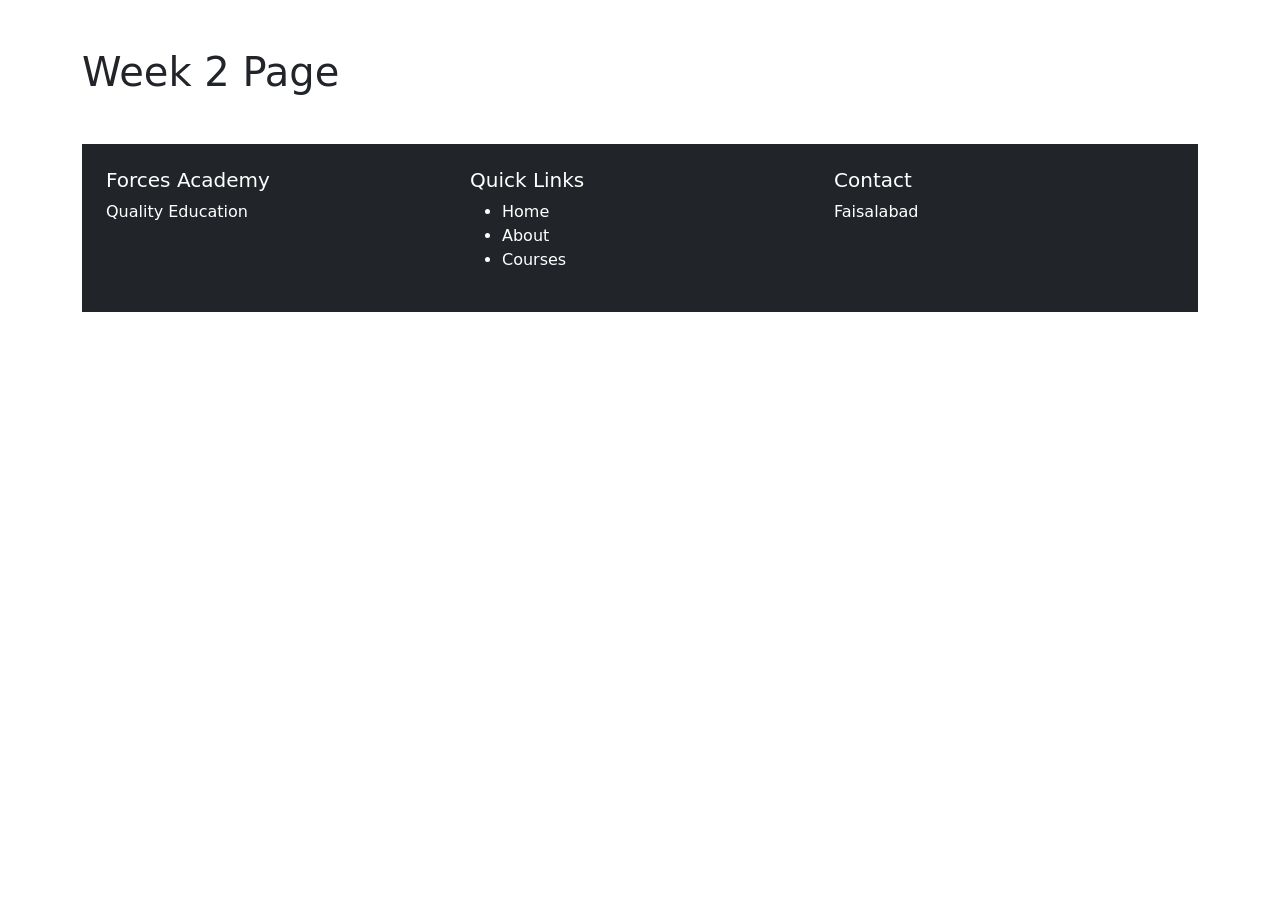
==== about.html @ c901ea83 "First commit" ====
<!DOCTYPE html><html><head><meta charset='UTF-8'><meta name='viewport' content='width=device-width,initial-scale=1'><link href='https://cdn.jsdelivr.net/npm/bootstrap@5.3.0/dist/css/bootstrap.min.css' rel='stylesheet'><title>Page</title></head><body><div class='container py-5'><h1>Week 2 Page</h1><footer class='bg-dark text-white p-4 mt-5'><div class='row'><div class='col'><h5>Forces Academy</h5><p>Quality Education</p></div><div class='col'><h5>Quick Links</h5><ul><li>Home</li><li>About</li><li>Courses</li></ul></div><div class='col'><h5>Contact</h5><p>Faisalabad</p></div></div></footer></div></body></html>
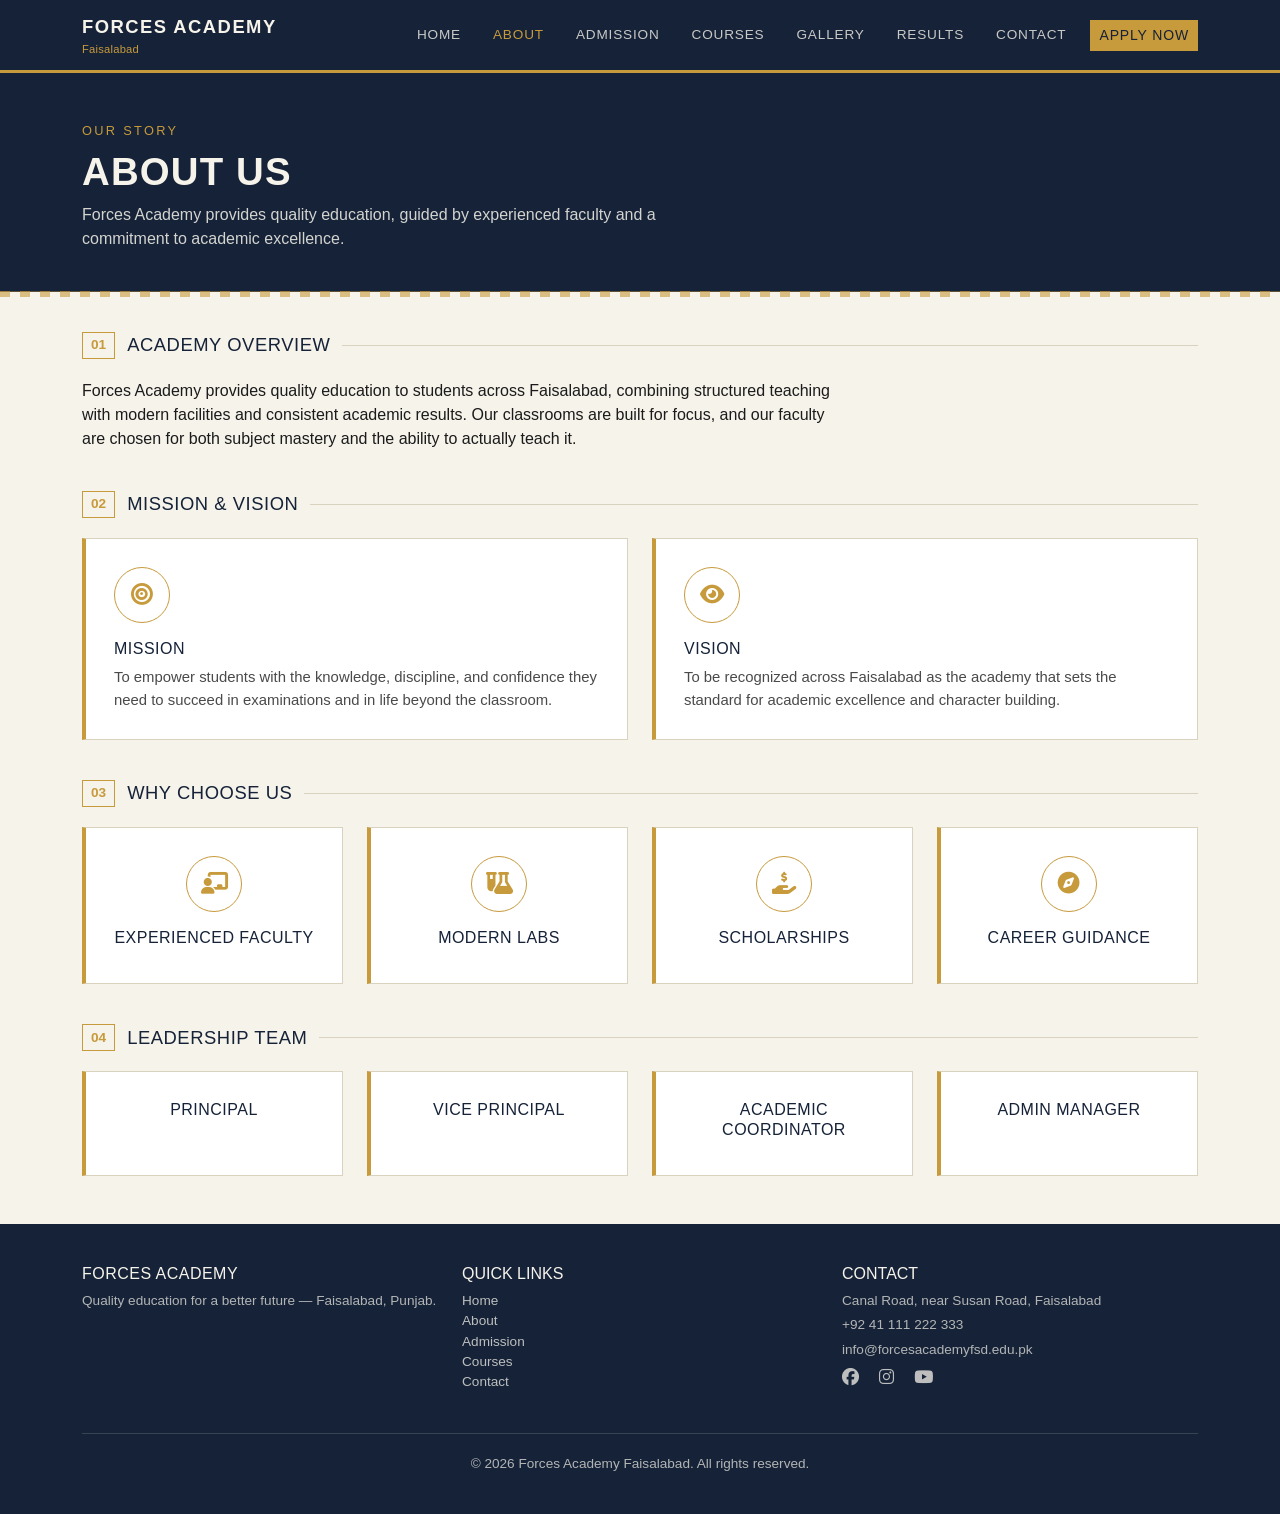
==== commit 9dc1e2c9: "Frontend week submission" ====
--- a/about.html
+++ b/about.html
@@ -1 +1,173 @@
-<!DOCTYPE html><html><head><meta charset='UTF-8'><meta name='viewport' content='width=device-width,initial-scale=1'><link href='https://cdn.jsdelivr.net/npm/bootstrap@5.3.0/dist/css/bootstrap.min.css' rel='stylesheet'><title>Page</title></head><body><div class='container py-5'><h1>Week 2 Page</h1><footer class='bg-dark text-white p-4 mt-5'><div class='row'><div class='col'><h5>Forces Academy</h5><p>Quality Education</p></div><div class='col'><h5>Quick Links</h5><ul><li>Home</li><li>About</li><li>Courses</li></ul></div><div class='col'><h5>Contact</h5><p>Faisalabad</p></div></div></footer></div></body></html>
+<!DOCTYPE html>
+<html lang="en">
+<head>
+<meta charset="UTF-8">
+<meta name="viewport" content="width=device-width, initial-scale=1.0">
+<title>About | Forces Academy Faisalabad</title>
+<link href="https://cdnjs.cloudflare.com/ajax/libs/bootstrap/5.3.3/css/bootstrap.min.css" rel="stylesheet">
+<link href="https://cdnjs.cloudflare.com/ajax/libs/font-awesome/6.5.2/css/all.min.css" rel="stylesheet">
+<link rel="preconnect" href="https://fonts.googleapis.com">
+<link href="https://fonts.googleapis.com/css2?family=Oswald:wght@400;500;600;700&family=Source+Sans+3:wght@400;500;600;700&display=swap" rel="stylesheet">
+<link href="css/style.css" rel="stylesheet">
+</head>
+<body>
+
+<nav class="navbar navbar-expand-lg masthead py-2">
+  <div class="container">
+    <a class="navbar-brand" href="index.html">Forces Academy<small>Faisalabad</small></a>
+    <button class="navbar-toggler" type="button" data-bs-toggle="collapse" data-bs-target="#navMain" style="border-color:rgba(255,255,255,.3);">
+      <span class="navbar-toggler-icon"></span>
+    </button>
+    <div class="collapse navbar-collapse" id="navMain">
+      <ul class="navbar-nav ms-auto align-items-lg-center">
+        <li class="nav-item"><a class="nav-link" href="index.html">Home</a></li>
+        <li class="nav-item"><a class="nav-link active" href="about.html">About</a></li>
+        <li class="nav-item"><a class="nav-link" href="admission.html">Admission</a></li>
+        <li class="nav-item"><a class="nav-link" href="courses.html">Courses</a></li>
+        <li class="nav-item"><a class="nav-link" href="gallery.html">Gallery</a></li>
+        <li class="nav-item"><a class="nav-link" href="result.html">Results</a></li>
+        <li class="nav-item"><a class="nav-link" href="contact.html">Contact</a></li>
+        <li class="nav-item ms-lg-2"><a class="btn btn-warning btn-sm" href="admission.html">Apply Now</a></li>
+      </ul>
+    </div>
+  </div>
+</nav>
+
+<header class="page-header">
+  <div class="container">
+    <div class="eyebrow">Our Story</div>
+    <h1>About Us</h1>
+    <p>Forces Academy provides quality education, guided by experienced faculty and a commitment to academic excellence.</p>
+  </div>
+</header>
+
+<main class="container">
+
+  <div class="section-label">
+    <span class="num">01</span>
+    <h2>Academy Overview</h2>
+  </div>
+  <p style="max-width:760px;">Forces Academy provides quality education to students across Faisalabad, combining structured teaching with modern facilities and consistent academic results. Our classrooms are built for focus, and our faculty are chosen for both subject mastery and the ability to actually teach it.</p>
+
+  <div class="section-label">
+    <span class="num">02</span>
+    <h2>Mission &amp; Vision</h2>
+  </div>
+  <div class="row g-4">
+    <div class="col-md-6">
+      <div class="panel">
+        <div class="icon-box"><i class="fa-solid fa-bullseye"></i></div>
+        <h3>Mission</h3>
+        <p>To empower students with the knowledge, discipline, and confidence they need to succeed in examinations and in life beyond the classroom.</p>
+      </div>
+    </div>
+    <div class="col-md-6">
+      <div class="panel">
+        <div class="icon-box"><i class="fa-solid fa-eye"></i></div>
+        <h3>Vision</h3>
+        <p>To be recognized across Faisalabad as the academy that sets the standard for academic excellence and character building.</p>
+      </div>
+    </div>
+  </div>
+
+  <div class="section-label">
+    <span class="num">03</span>
+    <h2>Why Choose Us</h2>
+  </div>
+  <div class="row g-4">
+    <div class="col-6 col-md-3">
+      <div class="panel text-center">
+        <div class="icon-box mx-auto"><i class="fa-solid fa-chalkboard-user"></i></div>
+        <h4>Experienced Faculty</h4>
+      </div>
+    </div>
+    <div class="col-6 col-md-3">
+      <div class="panel text-center">
+        <div class="icon-box mx-auto"><i class="fa-solid fa-flask-vial"></i></div>
+        <h4>Modern Labs</h4>
+      </div>
+    </div>
+    <div class="col-6 col-md-3">
+      <div class="panel text-center">
+        <div class="icon-box mx-auto"><i class="fa-solid fa-hand-holding-dollar"></i></div>
+        <h4>Scholarships</h4>
+      </div>
+    </div>
+    <div class="col-6 col-md-3">
+      <div class="panel text-center">
+        <div class="icon-box mx-auto"><i class="fa-solid fa-compass"></i></div>
+        <h4>Career Guidance</h4>
+      </div>
+    </div>
+  </div>
+
+  <div class="section-label">
+    <span class="num">04</span>
+    <h2>Leadership Team</h2>
+  </div>
+  <div class="row g-4 mb-5">
+    <div class="col-6 col-md-3">
+      <div class="panel text-center">
+        <h4>Principal</h4>
+      </div>
+    </div>
+    <div class="col-6 col-md-3">
+      <div class="panel text-center">
+        <h4>Vice Principal</h4>
+      </div>
+    </div>
+    <div class="col-6 col-md-3">
+      <div class="panel text-center">
+        <h4>Academic Coordinator</h4>
+      </div>
+    </div>
+    <div class="col-6 col-md-3">
+      <div class="panel text-center">
+        <h4>Admin Manager</h4>
+      </div>
+    </div>
+  </div>
+
+</main>
+
+<footer>
+  <div class="container">
+    <div class="row g-4">
+      <div class="col-md-4">
+        <h4>Forces Academy</h4>
+        <p>Quality education for a better future — Faisalabad, Punjab.</p>
+      </div>
+      <div class="col-md-4">
+        <h5>Quick Links</h5>
+        <ul class="list-unstyled">
+          <li><a href="index.html">Home</a></li>
+          <li><a href="about.html">About</a></li>
+          <li><a href="admission.html">Admission</a></li>
+          <li><a href="courses.html">Courses</a></li>
+          <li><a href="contact.html">Contact</a></li>
+        </ul>
+      </div>
+      <div class="col-md-4">
+        <h5>Contact</h5>
+        <p class="mb-1">Canal Road, near Susan Road, Faisalabad</p>
+        <p class="mb-1">+92 41 111 222 333</p>
+        <p class="mb-2">info@forcesacademyfsd.edu.pk</p>
+        <div>
+          <a href="#" class="me-3"><i class="fa-brands fa-facebook fa-lg"></i></a>
+          <a href="#" class="me-3"><i class="fa-brands fa-instagram fa-lg"></i></a>
+          <a href="#"><i class="fa-brands fa-youtube fa-lg"></i></a>
+        </div>
+      </div>
+    </div>
+    <div class="footer-bottom">
+      &copy; 2026 Forces Academy Faisalabad. All rights reserved.
+    </div>
+  </div>
+</footer>
+
+<button id="backToTop" aria-label="Back to top"><i class="fa-solid fa-arrow-up"></i></button>
+
+<script src="https://cdnjs.cloudflare.com/ajax/libs/bootstrap/5.3.3/js/bootstrap.bundle.min.js"></script>
+<script src="js/main.js"></script>
+</body>
+</html>
--- a/css/style.css
+++ b/css/style.css
@@ -0,0 +1,281 @@
+/* ===========================================================
+   Forces Academy Faisalabad — Shared Stylesheet
+   Design system: navy / gold / cream editorial look
+   =========================================================== */
+
+:root{
+  --navy:#152238;
+  --navy-2:#1E3352;
+  --gold:#C79A3C;
+  --cream:#F6F3EA;
+  --olive:#4C5A3C;
+  --ink:#1B1B1B;
+  --line:#D9D2BE;
+  --paper:#FFFFFF;
+  --danger:#8C3B2E;
+}
+
+html{
+  scroll-behavior:smooth;
+}
+
+*{box-sizing:border-box;}
+
+body{
+  background:var(--cream);
+  color:var(--ink);
+  font-family:'Source Sans 3', sans-serif;
+}
+
+h1,h2,h3,h4,.brand,.eyebrow{
+  font-family:'Oswald', sans-serif;
+  letter-spacing:.03em;
+}
+
+a{color:var(--navy-2);}
+
+/* ---------- Navbar ---------- */
+.masthead{background:var(--navy); color:var(--cream); border-bottom:3px solid var(--gold);}
+.masthead .navbar-brand{font-family:'Oswald',sans-serif; font-weight:700; letter-spacing:.08em; text-transform:uppercase; color:var(--cream) !important; font-size:1.15rem;}
+.masthead .navbar-brand small{display:block; font-family:'Source Sans 3',sans-serif; font-weight:400; letter-spacing:.02em; text-transform:none; font-size:.7rem; color:var(--gold);}
+.masthead .nav-link{color:rgba(246,243,234,.8) !important; font-family:'Oswald',sans-serif; letter-spacing:.06em; text-transform:uppercase; font-size:.85rem; padding:.6rem 1rem !important;}
+.masthead .nav-link.active, .masthead .nav-link:hover{color:var(--gold) !important;}
+.masthead .btn-warning{
+  font-family:'Oswald',sans-serif;
+  text-transform:uppercase;
+  letter-spacing:.06em;
+  background:var(--gold);
+  border-color:var(--gold);
+  color:var(--navy);
+  border-radius:0;
+}
+.masthead .btn-warning:hover{background:#B98A2E; border-color:#B98A2E;}
+
+/* ---------- Page header (interior pages) ---------- */
+.page-header{
+  background:var(--navy);
+  color:var(--cream);
+  padding:3rem 0 2.5rem;
+  position:relative;
+  border-bottom:1px solid rgba(199,154,60,.4);
+}
+.page-header::after{
+  content:"";
+  position:absolute; left:0; right:0; bottom:-6px; height:6px;
+  background:repeating-linear-gradient(90deg, var(--gold) 0 10px, transparent 10px 20px);
+  opacity:.6;
+}
+.eyebrow{color:var(--gold); text-transform:uppercase; font-size:.8rem; letter-spacing:.18em; margin-bottom:.5rem;}
+.page-header h1{font-weight:700; text-transform:uppercase; font-size:2.4rem; margin-bottom:.5rem;}
+.page-header p{color:rgba(246,243,234,.85); max-width:640px; margin-bottom:0;}
+
+/* ---------- Section labels ---------- */
+.section-label{display:flex; align-items:center; gap:.75rem; margin:2.5rem 0 1.25rem;}
+.section-label .num{font-family:'Oswald',sans-serif; color:var(--gold); font-weight:700; font-size:.85rem; border:1px solid var(--gold); padding:.15rem .5rem;}
+.section-label h2{font-size:1.15rem; text-transform:uppercase; margin:0; color:var(--navy);}
+.section-label::after{content:""; flex:1; height:1px; background:var(--line);}
+
+/* ---------- Hero (home page) ---------- */
+#hero{
+  height:88vh;
+  min-height:520px;
+  position:relative;
+  display:flex;
+  align-items:center;
+  background:
+    linear-gradient(rgba(21,34,56,.72),rgba(21,34,56,.72)),
+    url("https://images.unsplash.com/photo-1523050854058-8df90110c9f1?auto=format&fit=crop&w=1600&q=80");
+  background-size:cover;
+  background-position:center;
+}
+#hero::after{
+  content:"";
+  position:absolute; left:0; right:0; bottom:0; height:6px;
+  background:repeating-linear-gradient(90deg, var(--gold) 0 10px, transparent 10px 20px);
+  opacity:.7;
+}
+#hero .eyebrow{color:var(--gold);}
+#hero h1{font-size:3rem;}
+#hero .lead{font-family:'Source Sans 3',sans-serif; font-size:1.15rem; color:rgba(246,243,234,.9);}
+
+/* ---------- Buttons ---------- */
+.btn-gold{
+  background:var(--gold);
+  border:1px solid var(--gold);
+  color:var(--navy);
+  font-family:'Oswald',sans-serif;
+  text-transform:uppercase;
+  letter-spacing:.06em;
+  font-size:.9rem;
+  border-radius:0;
+  padding:.65rem 1.7rem;
+}
+.btn-gold:hover{background:#B98A2E; border-color:#B98A2E; color:var(--navy);}
+
+.btn-outline-cream{
+  background:transparent;
+  border:1px solid var(--cream);
+  color:var(--cream);
+  font-family:'Oswald',sans-serif;
+  text-transform:uppercase;
+  letter-spacing:.06em;
+  font-size:.9rem;
+  border-radius:0;
+  padding:.65rem 1.7rem;
+}
+.btn-outline-cream:hover{background:var(--cream); color:var(--navy);}
+
+/* ---------- Cards / info panels ---------- */
+.panel{
+  background:var(--paper);
+  border:1px solid var(--line);
+  border-left:4px solid var(--gold);
+  padding:1.75rem;
+  height:100%;
+}
+.panel h3, .panel h4{color:var(--navy); text-transform:uppercase; font-size:1rem;}
+.panel p{color:#4A4A4A; margin-bottom:0; font-size:.93rem;}
+
+.icon-box{
+  width:56px; height:56px;
+  border:1px solid var(--gold);
+  border-radius:50%;
+  display:flex; align-items:center; justify-content:center;
+  margin-bottom:1rem;
+  color:var(--gold);
+  font-size:1.35rem;
+}
+
+/* ---------- Stats counter ---------- */
+.stats-band{
+  background:var(--navy);
+  color:var(--cream);
+  padding:3.5rem 0;
+}
+.stat-item{text-align:center;}
+.stat-number{
+  font-family:'Oswald',sans-serif;
+  font-weight:700;
+  font-size:3rem;
+  color:var(--gold);
+  line-height:1;
+}
+.stat-label{
+  margin-top:.5rem;
+  text-transform:uppercase;
+  letter-spacing:.1em;
+  font-size:.8rem;
+  color:rgba(246,243,234,.8);
+}
+
+/* ---------- Testimonials ---------- */
+.testimonial-card{
+  background:var(--paper);
+  border:1px solid var(--line);
+  border-top:4px solid var(--gold);
+  padding:2.25rem;
+  text-align:center;
+  max-width:640px;
+  margin:0 auto;
+}
+.testimonial-photo{
+  width:74px; height:74px;
+  border-radius:50%;
+  object-fit:cover;
+  border:2px solid var(--gold);
+  margin:0 auto 1rem;
+  display:block;
+}
+.testimonial-quote{
+  font-size:1.05rem;
+  font-style:italic;
+  color:var(--ink);
+  margin-bottom:1rem;
+}
+.testimonial-quote::before{content:"\201C";}
+.testimonial-quote::after{content:"\201D";}
+.testimonial-name{
+  font-family:'Oswald',sans-serif;
+  color:var(--navy);
+  text-transform:uppercase;
+  font-size:.9rem;
+  letter-spacing:.04em;
+  margin-bottom:0;
+}
+.testimonial-meta{
+  font-size:.8rem;
+  color:var(--gold);
+  text-transform:uppercase;
+  letter-spacing:.08em;
+}
+#testimonialCarousel .carousel-indicators [data-bs-target]{
+  background-color:var(--navy);
+  width:8px; height:8px; border-radius:50%;
+}
+#testimonialCarousel .carousel-control-prev-icon,
+#testimonialCarousel .carousel-control-next-icon{
+  filter:invert(15%) sepia(20%) saturate(1000%) hue-rotate(180deg);
+  background-size:60%;
+}
+#testimonialCarousel .carousel-control-prev,
+#testimonialCarousel .carousel-control-next{
+  width:5%;
+}
+
+/* ---------- CTA band ---------- */
+.cta-band{
+  background:var(--gold);
+  color:var(--navy);
+  padding:3rem 0;
+  text-align:center;
+}
+.cta-band h2{margin-bottom:.5rem;}
+
+/* ---------- Back to top button ---------- */
+#backToTop{
+  position:fixed;
+  right:1.5rem;
+  bottom:1.5rem;
+  width:46px; height:46px;
+  background:var(--navy);
+  color:var(--gold);
+  border:1px solid var(--gold);
+  display:flex; align-items:center; justify-content:center;
+  font-size:1.1rem;
+  cursor:pointer;
+  opacity:0;
+  visibility:hidden;
+  transform:translateY(10px);
+  transition:opacity .25s ease, transform .25s ease, visibility .25s ease;
+  z-index:1050;
+}
+#backToTop.show{
+  opacity:1;
+  visibility:visible;
+  transform:translateY(0);
+}
+#backToTop:hover{background:var(--gold); color:var(--navy);}
+
+/* ---------- Footer ---------- */
+footer{
+  background:var(--navy);
+  color:rgba(246,243,234,.7);
+  padding:2.5rem 0;
+  margin-top:3rem;
+  font-size:.85rem;
+}
+footer h4, footer h5{color:var(--cream); text-transform:uppercase; font-size:1rem;}
+footer a{color:rgba(246,243,234,.75); text-decoration:none;}
+footer a:hover{color:var(--gold);}
+footer .footer-bottom{
+  border-top:1px solid rgba(246,243,234,.15);
+  margin-top:1.5rem;
+  padding-top:1.25rem;
+  text-align:center;
+}
+
+/* ---------- Reduced motion ---------- */
+@media (prefers-reduced-motion: reduce){
+  html{scroll-behavior:auto;}
+  #backToTop{transition:none;}
+}
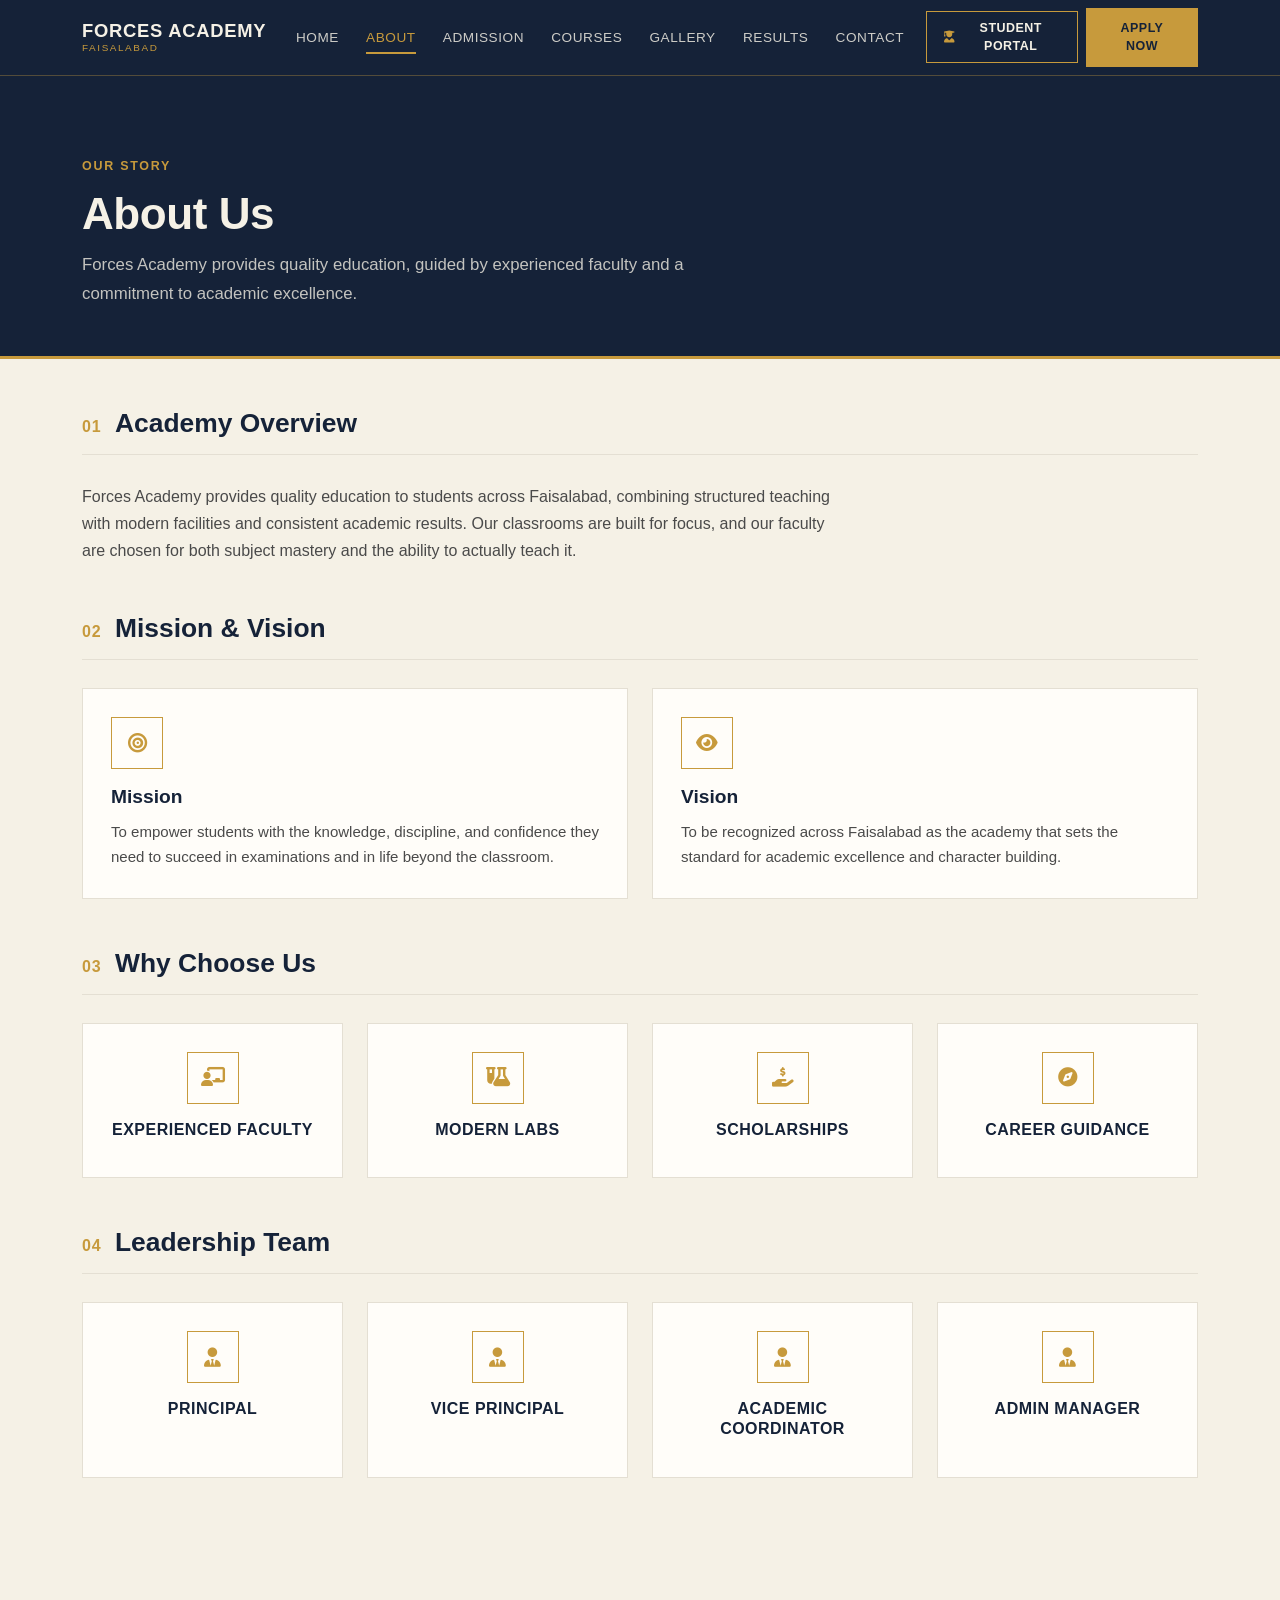
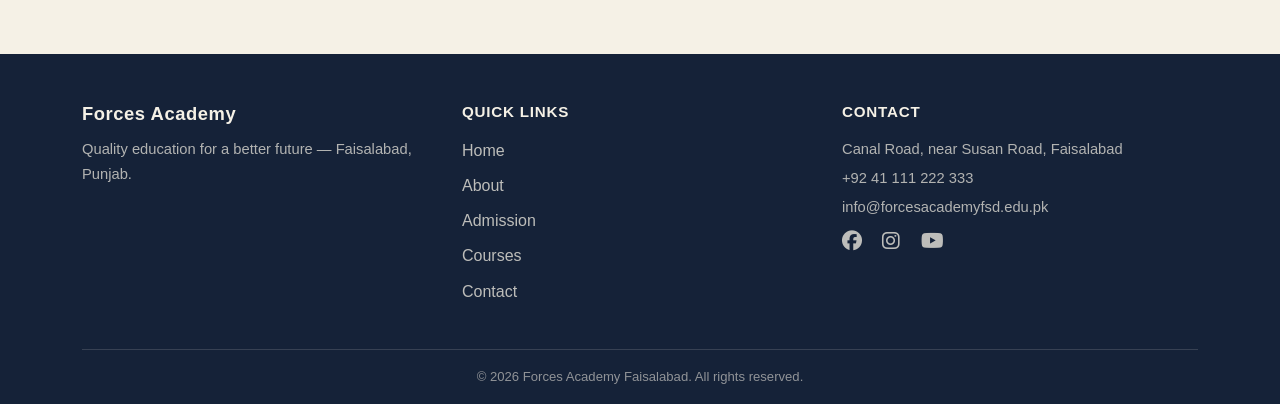
==== commit 4b8cb71c: "Fix cross-browser and mobile responsiveness issues" ====
--- a/about.html
+++ b/about.html
@@ -15,7 +15,7 @@
 <nav class="navbar navbar-expand-lg masthead py-2">
   <div class="container">
     <a class="navbar-brand" href="index.html">Forces Academy<small>Faisalabad</small></a>
-    <button class="navbar-toggler" type="button" data-bs-toggle="collapse" data-bs-target="#navMain" style="border-color:rgba(255,255,255,.3);">
+    <button class="navbar-toggler" type="button" data-bs-toggle="collapse" data-bs-target="#navMain" aria-controls="navMain" aria-expanded="false" aria-label="Toggle navigation" style="border-color:rgba(255,255,255,.3);">
       <span class="navbar-toggler-icon"></span>
     </button>
     <div class="collapse navbar-collapse" id="navMain">
@@ -27,6 +27,7 @@
         <li class="nav-item"><a class="nav-link" href="gallery.html">Gallery</a></li>
         <li class="nav-item"><a class="nav-link" href="result.html">Results</a></li>
         <li class="nav-item"><a class="nav-link" href="contact.html">Contact</a></li>
+        <li class="nav-item ms-lg-2"><a class="btn btn-portal btn-sm" href="result.html"><i class="fa-solid fa-user-graduate"></i> Student Portal</a></li>
         <li class="nav-item ms-lg-2"><a class="btn btn-warning btn-sm" href="admission.html">Apply Now</a></li>
       </ul>
     </div>
@@ -108,21 +109,25 @@
   <div class="row g-4 mb-5">
     <div class="col-6 col-md-3">
       <div class="panel text-center">
+        <div class="icon-box mx-auto"><i class="fa-solid fa-user-tie"></i></div>
         <h4>Principal</h4>
       </div>
     </div>
     <div class="col-6 col-md-3">
       <div class="panel text-center">
+        <div class="icon-box mx-auto"><i class="fa-solid fa-user-tie"></i></div>
         <h4>Vice Principal</h4>
       </div>
     </div>
     <div class="col-6 col-md-3">
       <div class="panel text-center">
+        <div class="icon-box mx-auto"><i class="fa-solid fa-user-tie"></i></div>
         <h4>Academic Coordinator</h4>
       </div>
     </div>
     <div class="col-6 col-md-3">
       <div class="panel text-center">
+        <div class="icon-box mx-auto"><i class="fa-solid fa-user-tie"></i></div>
         <h4>Admin Manager</h4>
       </div>
     </div>
@@ -153,9 +158,9 @@
         <p class="mb-1">+92 41 111 222 333</p>
         <p class="mb-2">info@forcesacademyfsd.edu.pk</p>
         <div>
-          <a href="#" class="me-3"><i class="fa-brands fa-facebook fa-lg"></i></a>
-          <a href="#" class="me-3"><i class="fa-brands fa-instagram fa-lg"></i></a>
-          <a href="#"><i class="fa-brands fa-youtube fa-lg"></i></a>
+          <a href="#" class="me-3" aria-label="Facebook"><i class="fa-brands fa-facebook fa-lg"></i></a>
+          <a href="#" class="me-3" aria-label="Instagram"><i class="fa-brands fa-instagram fa-lg"></i></a>
+          <a href="#" aria-label="YouTube"><i class="fa-brands fa-youtube fa-lg"></i></a>
         </div>
       </div>
     </div>
--- a/css/style.css
+++ b/css/style.css
@@ -1,281 +1,443 @@
-/* ===========================================================
-   Forces Academy Faisalabad — Shared Stylesheet
-   Design system: navy / gold / cream editorial look
-   =========================================================== */
+/* ==========================================================================
+   Forces Academy Faisalabad — Site Stylesheet
+   Broadsheet-editorial system: navy / gold / cream, hairline rules, no radius
+   ========================================================================== */
 
 :root{
-  --navy:#152238;
-  --navy-2:#1E3352;
-  --gold:#C79A3C;
-  --cream:#F6F3EA;
-  --olive:#4C5A3C;
-  --ink:#1B1B1B;
-  --line:#D9D2BE;
-  --paper:#FFFFFF;
-  --danger:#8C3B2E;
-}
-
-html{
-  scroll-behavior:smooth;
-}
-
-*{box-sizing:border-box;}
+  --navy:      #152238;
+  --navy-light:#22314C;
+  --gold:      #C79A3C;
+  --gold-dark: #A87F2C;
+  --cream:     #F5F1E6;
+  --paper:     #FFFDF9;
+  --line:      #E4DFD3;
+  --olive:     #4C5A3C;
+  --danger:    #B3261E;
+  --ink:       #21242C;
+  --muted:     #4A4A4A;
+
+  --font-display:'Oswald', sans-serif;
+  --font-body:'Source Sans 3', sans-serif;
+
+  --space-xs: .5rem;
+  --space-sm: 1rem;
+  --space-md: 1.75rem;
+  --space-lg: 3rem;
+  --space-xl: 5rem;
+}
+
+/* ---------- Base ---------- */
+html{ scroll-behavior:smooth; }
 
 body{
+  font-family:var(--font-body);
+  color:var(--ink);
+  font-size:1rem;
+  line-height:1.7;
   background:var(--cream);
-  color:var(--ink);
-  font-family:'Source Sans 3', sans-serif;
-}
-
-h1,h2,h3,h4,.brand,.eyebrow{
-  font-family:'Oswald', sans-serif;
-  letter-spacing:.03em;
-}
-
-a{color:var(--navy-2);}
+  -webkit-font-smoothing:antialiased;
+}
+
+main{
+  padding-top:var(--space-lg);
+  padding-bottom:var(--space-lg);
+}
+
+a{ color:var(--gold-dark); text-decoration:none; transition:color .15s ease; }
+a:hover{ color:var(--navy); }
+
+::selection{ background:var(--gold); color:var(--navy); }
+
+:focus-visible{
+  outline:2px solid var(--gold);
+  outline-offset:2px;
+}
+
+/* ---------- Typography scale ---------- */
+h1, h2, h3, h4, h5, h6{
+  font-family:var(--font-display);
+  color:var(--navy);
+  font-weight:600;
+  line-height:1.25;
+  margin-bottom:.75rem;
+}
+
+h1{ font-size:2.75rem; font-weight:700; letter-spacing:-.01em; }
+h2{ font-size:1.65rem; font-weight:600; }
+h3{ font-size:1.2rem; font-weight:600; }
+h4{ font-size:1rem; font-weight:600; text-transform:uppercase; letter-spacing:.03em; }
+h5{ font-size:.95rem; font-weight:600; text-transform:uppercase; letter-spacing:.05em; }
+
+p{ color:var(--muted); margin-bottom:1rem; }
+p:last-child{ margin-bottom:0; }
+
+@media (max-width:767px){
+  h1{ font-size:2rem; }
+  h2{ font-size:1.35rem; }
+}
+
+.eyebrow{
+  font-family:var(--font-display);
+  text-transform:uppercase;
+  letter-spacing:.14em;
+  font-size:.78rem;
+  font-weight:600;
+  color:var(--gold);
+  margin-bottom:.6rem;
+}
+
+/* Section label: numbered heading used across every page */
+.section-label{
+  display:flex;
+  align-items:baseline;
+  gap:.85rem;
+  border-bottom:1px solid var(--line);
+  padding-bottom:.85rem;
+  margin:var(--space-lg) 0 var(--space-md);
+}
+.section-label:first-child{ margin-top:0; }
+.section-label .num{
+  font-family:var(--font-display);
+  font-weight:700;
+  font-size:1rem;
+  color:var(--gold);
+  letter-spacing:.05em;
+}
+.section-label h2{ margin-bottom:0; }
+
+/* ---------- Buttons ---------- */
+.btn{
+  border-radius:0;
+  font-family:var(--font-display);
+  text-transform:uppercase;
+  letter-spacing:.05em;
+  font-size:.85rem;
+  font-weight:500;
+  padding:.6rem 1.5rem;
+  transition:background-color .15s ease, color .15s ease, border-color .15s ease, transform .15s ease;
+}
+.btn:hover, .btn:focus-visible{ transform:translateY(-1px); }
+.btn:active{ transform:translateY(0); }
+
+.btn-gold{
+  background:var(--gold);
+  color:var(--navy);
+  border:1px solid var(--gold);
+}
+.btn-gold:hover, .btn-gold:focus-visible{
+  background:var(--gold-dark);
+  border-color:var(--gold-dark);
+  color:var(--navy);
+}
+
+.btn-outline-cream{
+  background:transparent;
+  color:var(--cream);
+  border:1px solid var(--cream);
+}
+.btn-outline-cream:hover, .btn-outline-cream:focus-visible{
+  background:var(--cream);
+  color:var(--navy);
+}
+
+.btn-warning{
+  border-radius:0;
+  font-family:var(--font-display);
+  text-transform:uppercase;
+  letter-spacing:.04em;
+  font-size:.78rem;
+  font-weight:600;
+  background:var(--gold);
+  border-color:var(--gold);
+  color:var(--navy);
+  transition:background-color .15s ease, border-color .15s ease, transform .15s ease;
+}
+.btn-warning:hover, .btn-warning:focus-visible{
+  background:var(--gold-dark);
+  border-color:var(--gold-dark);
+  color:var(--navy);
+  transform:translateY(-1px);
+}
+
+/* Student Portal — deliberately distinct from Apply Now: a ghost/outline
+   navy-on-cream treatment so it reads as a secondary but visible action */
+.btn-portal{
+  border-radius:0;
+  font-family:var(--font-display);
+  text-transform:uppercase;
+  letter-spacing:.04em;
+  font-size:.78rem;
+  font-weight:600;
+  background:transparent;
+  border:1px solid var(--gold);
+  color:var(--cream);
+  padding:.4rem 1.1rem;
+  display:inline-flex;
+  align-items:center;
+  gap:.4rem;
+  transition:background-color .15s ease, color .15s ease, transform .15s ease;
+}
+.btn-portal i{ font-size:.75rem; color:var(--gold); transition:color .15s ease; }
+.btn-portal:hover, .btn-portal:focus-visible{
+  background:var(--gold);
+  color:var(--navy);
+  transform:translateY(-1px);
+}
+.btn-portal:hover i, .btn-portal:focus-visible i{ color:var(--navy); }
 
 /* ---------- Navbar ---------- */
-.masthead{background:var(--navy); color:var(--cream); border-bottom:3px solid var(--gold);}
-.masthead .navbar-brand{font-family:'Oswald',sans-serif; font-weight:700; letter-spacing:.08em; text-transform:uppercase; color:var(--cream) !important; font-size:1.15rem;}
-.masthead .navbar-brand small{display:block; font-family:'Source Sans 3',sans-serif; font-weight:400; letter-spacing:.02em; text-transform:none; font-size:.7rem; color:var(--gold);}
-.masthead .nav-link{color:rgba(246,243,234,.8) !important; font-family:'Oswald',sans-serif; letter-spacing:.06em; text-transform:uppercase; font-size:.85rem; padding:.6rem 1rem !important;}
-.masthead .nav-link.active, .masthead .nav-link:hover{color:var(--gold) !important;}
-.masthead .btn-warning{
-  font-family:'Oswald',sans-serif;
-  text-transform:uppercase;
-  letter-spacing:.06em;
-  background:var(--gold);
-  border-color:var(--gold);
-  color:var(--navy);
-  border-radius:0;
-}
-.masthead .btn-warning:hover{background:#B98A2E; border-color:#B98A2E;}
-
-/* ---------- Page header (interior pages) ---------- */
+.masthead{
+  background:var(--navy);
+  border-bottom:1px solid rgba(199,154,60,.35);
+}
+.navbar-brand{
+  font-family:var(--font-display);
+  color:var(--cream) !important;
+  text-transform:uppercase;
+  letter-spacing:.04em;
+  font-size:1.15rem;
+  font-weight:600;
+  display:flex;
+  flex-direction:column;
+  line-height:1.2;
+}
+.navbar-brand small{
+  font-size:.62rem;
+  color:var(--gold);
+  letter-spacing:.16em;
+  font-weight:400;
+}
+.nav-link{
+  font-family:var(--font-display);
+  text-transform:uppercase;
+  letter-spacing:.04em;
+  font-size:.85rem;
+  color:rgba(245,241,230,.82) !important;
+  padding:.5rem .85rem !important;
+  position:relative;
+  transition:color .15s ease;
+}
+.nav-link::after{
+  content:"";
+  position:absolute;
+  left:.85rem; right:.85rem; bottom:.15rem;
+  height:2px;
+  background:var(--gold);
+  transform:scaleX(0);
+  transform-origin:left;
+  transition:transform .2s ease;
+}
+.nav-link:hover, .nav-link:focus-visible{ color:var(--cream) !important; }
+.nav-link:hover::after, .nav-link:focus-visible::after{ transform:scaleX(1); }
+.nav-link.active{ color:var(--gold) !important; }
+.nav-link.active::after{ transform:scaleX(1); }
+
+@media (max-width:991.98px){
+  .navbar-collapse{ padding-top:.5rem; padding-bottom:.75rem; }
+  .navbar-nav .nav-item{ margin-bottom:.35rem; }
+  .navbar-nav .btn{ width:100%; justify-content:center; margin-left:0 !important; margin-top:.4rem; }
+}
+
+/* ---------- Page header band ---------- */
 .page-header{
   background:var(--navy);
   color:var(--cream);
-  padding:3rem 0 2.5rem;
+  padding:var(--space-xl) 0 var(--space-lg);
+  margin-bottom:0;
   position:relative;
-  border-bottom:1px solid rgba(199,154,60,.4);
-}
-.page-header::after{
-  content:"";
-  position:absolute; left:0; right:0; bottom:-6px; height:6px;
-  background:repeating-linear-gradient(90deg, var(--gold) 0 10px, transparent 10px 20px);
-  opacity:.6;
-}
-.eyebrow{color:var(--gold); text-transform:uppercase; font-size:.8rem; letter-spacing:.18em; margin-bottom:.5rem;}
-.page-header h1{font-weight:700; text-transform:uppercase; font-size:2.4rem; margin-bottom:.5rem;}
-.page-header p{color:rgba(246,243,234,.85); max-width:640px; margin-bottom:0;}
-
-/* ---------- Section labels ---------- */
-.section-label{display:flex; align-items:center; gap:.75rem; margin:2.5rem 0 1.25rem;}
-.section-label .num{font-family:'Oswald',sans-serif; color:var(--gold); font-weight:700; font-size:.85rem; border:1px solid var(--gold); padding:.15rem .5rem;}
-.section-label h2{font-size:1.15rem; text-transform:uppercase; margin:0; color:var(--navy);}
-.section-label::after{content:""; flex:1; height:1px; background:var(--line);}
-
-/* ---------- Hero (home page) ---------- */
+  border-bottom:3px solid var(--gold);
+}
+.page-header h1{ color:var(--cream); margin-bottom:.6rem; }
+.page-header p{ color:rgba(245,241,230,.78); max-width:640px; margin-bottom:0; font-size:1.05rem; }
+
+/* ---------- Hero (home) ---------- */
 #hero{
-  height:88vh;
-  min-height:520px;
-  position:relative;
-  display:flex;
-  align-items:center;
-  background:
-    linear-gradient(rgba(21,34,56,.72),rgba(21,34,56,.72)),
-    url("https://images.unsplash.com/photo-1523050854058-8df90110c9f1?auto=format&fit=crop&w=1600&q=80");
-  background-size:cover;
-  background-position:center;
-}
-#hero::after{
-  content:"";
-  position:absolute; left:0; right:0; bottom:0; height:6px;
-  background:repeating-linear-gradient(90deg, var(--gold) 0 10px, transparent 10px 20px);
-  opacity:.7;
-}
-#hero .eyebrow{color:var(--gold);}
-#hero h1{font-size:3rem;}
-#hero .lead{font-family:'Source Sans 3',sans-serif; font-size:1.15rem; color:rgba(246,243,234,.9);}
-
-/* ---------- Buttons ---------- */
-.btn-gold{
-  background:var(--gold);
-  border:1px solid var(--gold);
-  color:var(--navy);
-  font-family:'Oswald',sans-serif;
-  text-transform:uppercase;
-  letter-spacing:.06em;
-  font-size:.9rem;
-  border-radius:0;
-  padding:.65rem 1.7rem;
-}
-.btn-gold:hover{background:#B98A2E; border-color:#B98A2E; color:var(--navy);}
-
-.btn-outline-cream{
-  background:transparent;
-  border:1px solid var(--cream);
+  background:linear-gradient(135deg, var(--navy) 0%, #0E1728 100%);
   color:var(--cream);
-  font-family:'Oswald',sans-serif;
-  text-transform:uppercase;
-  letter-spacing:.06em;
-  font-size:.9rem;
-  border-radius:0;
-  padding:.65rem 1.7rem;
-}
-.btn-outline-cream:hover{background:var(--cream); color:var(--navy);}
-
-/* ---------- Cards / info panels ---------- */
+  padding:var(--space-xl) 0;
+  border-bottom:3px solid var(--gold);
+}
+#hero h1{ color:var(--cream); font-size:3rem; }
+#hero .lead{ color:rgba(245,241,230,.82); font-size:1.15rem; max-width:640px; }
+@media (max-width:767px){
+  #hero h1{ font-size:2.1rem; }
+}
+
+/* ---------- Panels / cards ---------- */
 .panel{
   background:var(--paper);
   border:1px solid var(--line);
-  border-left:4px solid var(--gold);
   padding:1.75rem;
   height:100%;
-}
-.panel h3, .panel h4{color:var(--navy); text-transform:uppercase; font-size:1rem;}
-.panel p{color:#4A4A4A; margin-bottom:0; font-size:.93rem;}
+  transition:border-color .2s ease, transform .2s ease, box-shadow .2s ease;
+}
+.panel:hover{
+  border-color:var(--gold);
+  transform:translateY(-3px);
+  box-shadow:0 10px 24px rgba(21,34,56,.08);
+}
+.panel h3, .panel h4{ margin-bottom:.6rem; }
+.panel p{ font-size:.94rem; margin-bottom:0; }
 
 .icon-box{
-  width:56px; height:56px;
+  width:52px; height:52px;
   border:1px solid var(--gold);
-  border-radius:50%;
+  color:var(--gold);
   display:flex; align-items:center; justify-content:center;
+  font-size:1.2rem;
   margin-bottom:1rem;
-  color:var(--gold);
-  font-size:1.35rem;
-}
-
-/* ---------- Stats counter ---------- */
+  transition:background-color .2s ease, color .2s ease;
+}
+.panel:hover .icon-box{
+  background:var(--gold);
+  color:var(--navy);
+}
+
+/* ---------- Stats band (home) ---------- */
 .stats-band{
   background:var(--navy);
-  color:var(--cream);
-  padding:3.5rem 0;
-}
-.stat-item{text-align:center;}
+  padding:var(--space-lg) 0;
+  border-top:1px solid rgba(199,154,60,.35);
+  border-bottom:1px solid rgba(199,154,60,.35);
+}
+.stat-item{ text-align:center; }
 .stat-number{
-  font-family:'Oswald',sans-serif;
+  font-family:var(--font-display);
+  font-size:2.5rem;
   font-weight:700;
-  font-size:3rem;
   color:var(--gold);
   line-height:1;
+  margin-bottom:.4rem;
 }
 .stat-label{
-  margin-top:.5rem;
-  text-transform:uppercase;
-  letter-spacing:.1em;
-  font-size:.8rem;
-  color:rgba(246,243,234,.8);
+  font-family:var(--font-display);
+  text-transform:uppercase;
+  letter-spacing:.08em;
+  font-size:.78rem;
+  color:rgba(245,241,230,.75);
+}
+@media (max-width:767px){
+  .stat-number{ font-size:1.9rem; }
 }
 
 /* ---------- Testimonials ---------- */
 .testimonial-card{
-  background:var(--paper);
-  border:1px solid var(--line);
-  border-top:4px solid var(--gold);
-  padding:2.25rem;
-  text-align:center;
   max-width:640px;
   margin:0 auto;
+  text-align:center;
+  padding:0 1rem;
 }
 .testimonial-photo{
-  width:74px; height:74px;
+  width:76px; height:76px;
   border-radius:50%;
   object-fit:cover;
   border:2px solid var(--gold);
-  margin:0 auto 1rem;
+  margin:0 auto 1.25rem;
   display:block;
 }
 .testimonial-quote{
-  font-size:1.05rem;
+  font-size:1.15rem;
   font-style:italic;
   color:var(--ink);
-  margin-bottom:1rem;
-}
-.testimonial-quote::before{content:"\201C";}
-.testimonial-quote::after{content:"\201D";}
+  margin-bottom:1.1rem;
+  line-height:1.6;
+}
 .testimonial-name{
-  font-family:'Oswald',sans-serif;
-  color:var(--navy);
-  text-transform:uppercase;
+  font-family:var(--font-display);
+  font-weight:600;
+  color:var(--navy);
+  margin-bottom:.15rem;
+  text-transform:uppercase;
+  letter-spacing:.03em;
   font-size:.9rem;
-  letter-spacing:.04em;
+}
+.testimonial-meta{
+  font-size:.82rem;
+  color:var(--muted);
   margin-bottom:0;
 }
-.testimonial-meta{
-  font-size:.8rem;
-  color:var(--gold);
-  text-transform:uppercase;
-  letter-spacing:.08em;
-}
-#testimonialCarousel .carousel-indicators [data-bs-target]{
-  background-color:var(--navy);
-  width:8px; height:8px; border-radius:50%;
-}
-#testimonialCarousel .carousel-control-prev-icon,
-#testimonialCarousel .carousel-control-next-icon{
-  filter:invert(15%) sepia(20%) saturate(1000%) hue-rotate(180deg);
-  background-size:60%;
-}
-#testimonialCarousel .carousel-control-prev,
-#testimonialCarousel .carousel-control-next{
-  width:5%;
-}
-
-/* ---------- CTA band ---------- */
+.carousel-indicators [data-bs-target]{
+  background-color:var(--gold-dark);
+  width:8px; height:8px;
+  border-radius:50%;
+  opacity:.4;
+}
+.carousel-indicators .active{ opacity:1; }
+
+/* ---------- CTA band (home) ---------- */
 .cta-band{
   background:var(--gold);
-  color:var(--navy);
-  padding:3rem 0;
+  padding:var(--space-lg) 0;
   text-align:center;
 }
-.cta-band h2{margin-bottom:.5rem;}
-
-/* ---------- Back to top button ---------- */
+.cta-band h2{ color:var(--navy); }
+.cta-band p{ color:#4A3A16; font-size:1.05rem; }
+
+/* ---------- Footer ---------- */
+footer{
+  background:var(--navy);
+  color:rgba(245,241,230,.75);
+  padding:var(--space-lg) 0 var(--space-sm);
+  margin-top:var(--space-xl);
+}
+footer h4, footer h5{ color:var(--cream); }
+footer h4{ text-transform:none; font-size:1.15rem; }
+footer h5{ margin-bottom:1rem; }
+footer p{ color:rgba(245,241,230,.7); font-size:.92rem; }
+footer a{
+  color:rgba(245,241,230,.75);
+  transition:color .15s ease, padding-left .15s ease;
+}
+footer a:hover{ color:var(--gold); padding-left:2px; }
+footer .list-unstyled li{ margin-bottom:.5rem; }
+footer .fa-brands{
+  color:rgba(245,241,230,.75);
+  transition:color .15s ease, transform .15s ease;
+  display:inline-block;
+}
+footer .fa-brands:hover{ color:var(--gold); transform:translateY(-2px); }
+.footer-bottom{
+  border-top:1px solid rgba(245,241,230,.15);
+  margin-top:var(--space-md);
+  padding-top:var(--space-sm);
+  text-align:center;
+  font-size:.82rem;
+  color:rgba(245,241,230,.55);
+}
+
+/* ---------- Back to top ---------- */
 #backToTop{
   position:fixed;
-  right:1.5rem;
-  bottom:1.5rem;
+  right:1.5rem; bottom:1.5rem;
   width:46px; height:46px;
   background:var(--navy);
   color:var(--gold);
   border:1px solid var(--gold);
   display:flex; align-items:center; justify-content:center;
-  font-size:1.1rem;
   cursor:pointer;
   opacity:0;
   visibility:hidden;
   transform:translateY(10px);
-  transition:opacity .25s ease, transform .25s ease, visibility .25s ease;
-  z-index:1050;
+  transition:opacity .25s ease, transform .25s ease, visibility .25s ease, background-color .15s ease, color .15s ease;
+  z-index:1000;
 }
 #backToTop.show{
   opacity:1;
   visibility:visible;
   transform:translateY(0);
 }
-#backToTop:hover{background:var(--gold); color:var(--navy);}
-
-/* ---------- Footer ---------- */
-footer{
-  background:var(--navy);
-  color:rgba(246,243,234,.7);
-  padding:2.5rem 0;
-  margin-top:3rem;
-  font-size:.85rem;
-}
-footer h4, footer h5{color:var(--cream); text-transform:uppercase; font-size:1rem;}
-footer a{color:rgba(246,243,234,.75); text-decoration:none;}
-footer a:hover{color:var(--gold);}
-footer .footer-bottom{
-  border-top:1px solid rgba(246,243,234,.15);
-  margin-top:1.5rem;
-  padding-top:1.25rem;
-  text-align:center;
-}
-
-/* ---------- Reduced motion ---------- */
-@media (prefers-reduced-motion: reduce){
-  html{scroll-behavior:auto;}
-  #backToTop{transition:none;}
-}
+#backToTop:hover, #backToTop:focus-visible{
+  background:var(--gold);
+  color:var(--navy);
+}
+
+/* ---------- Forms (shared base; page-specific tweaks stay in-page) ---------- */
+.form-control, .form-select{
+  font-family:var(--font-body);
+}
+.form-control:focus, .form-select:focus{
+  box-shadow:0 0 0 .15rem rgba(199,154,60,.25);
+}
+
+/* ---------- Utility ---------- */
+.text-gold{ color:var(--gold) !important; }
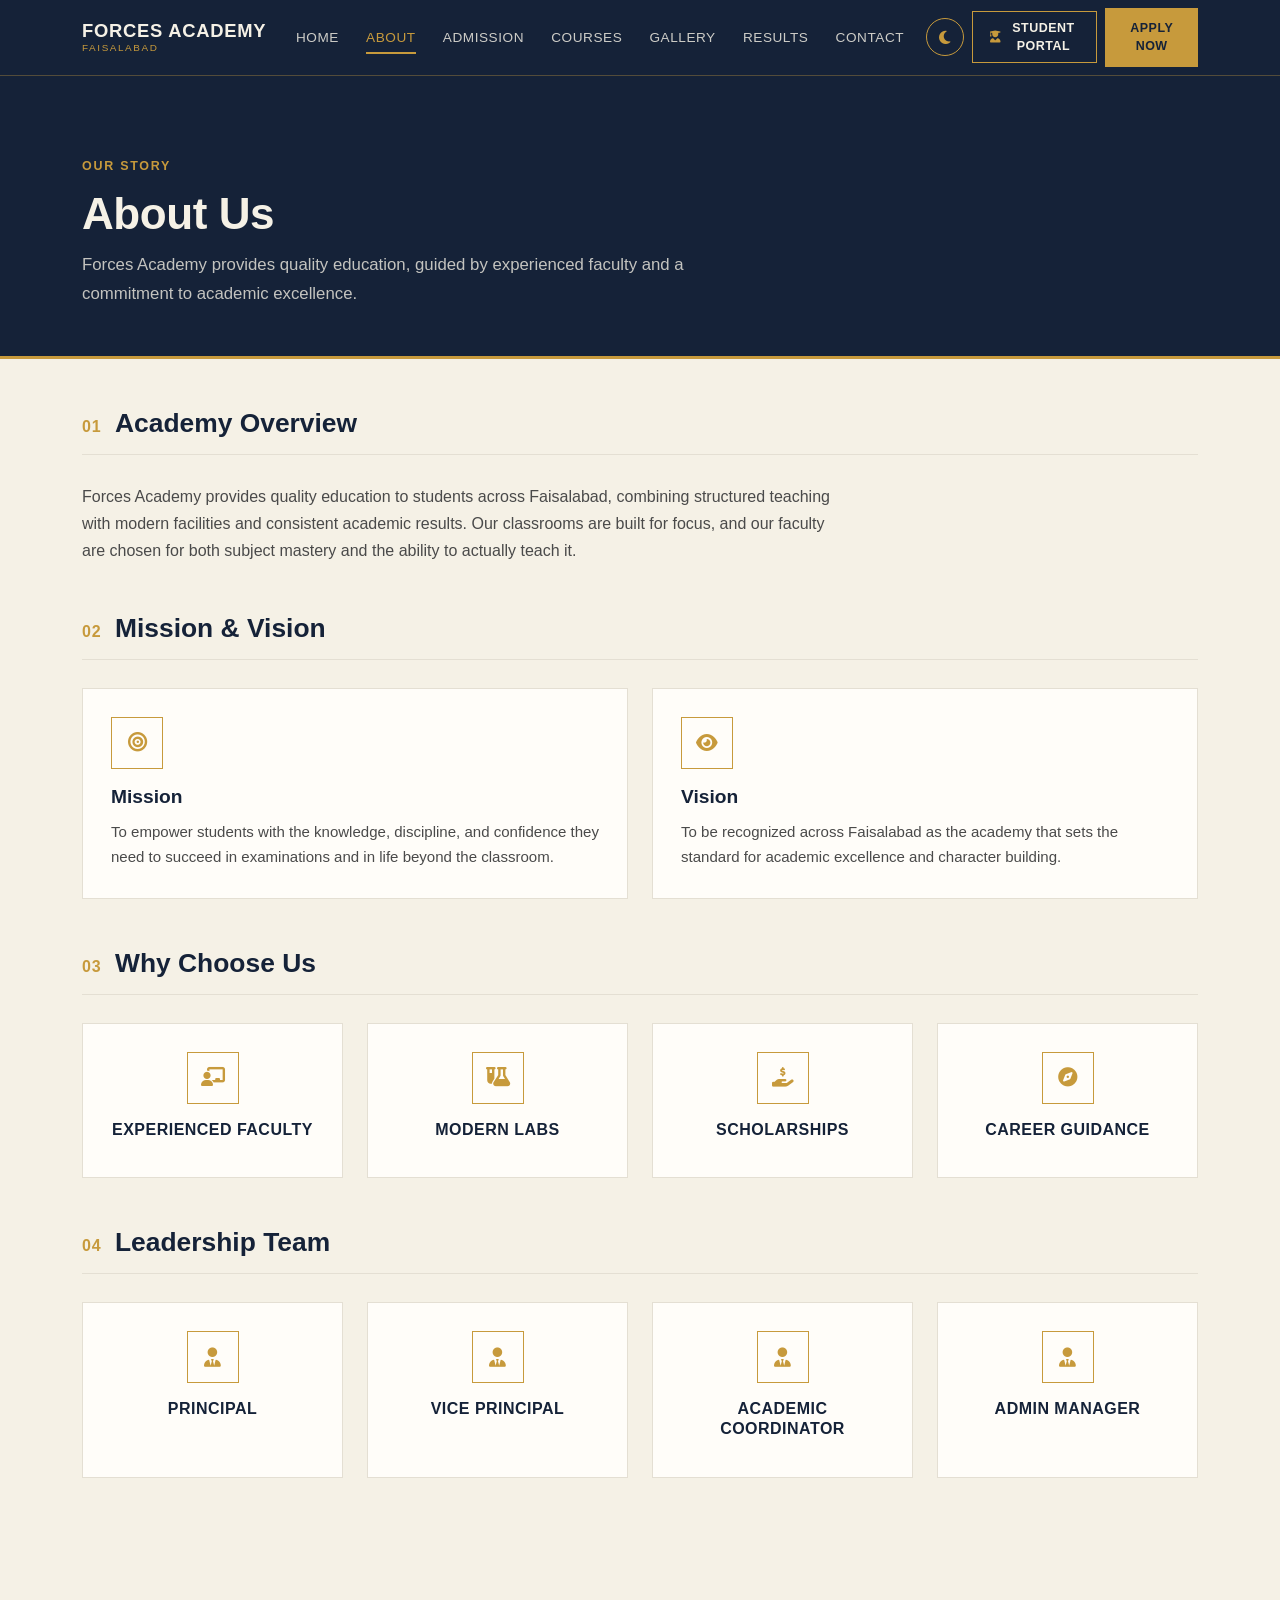
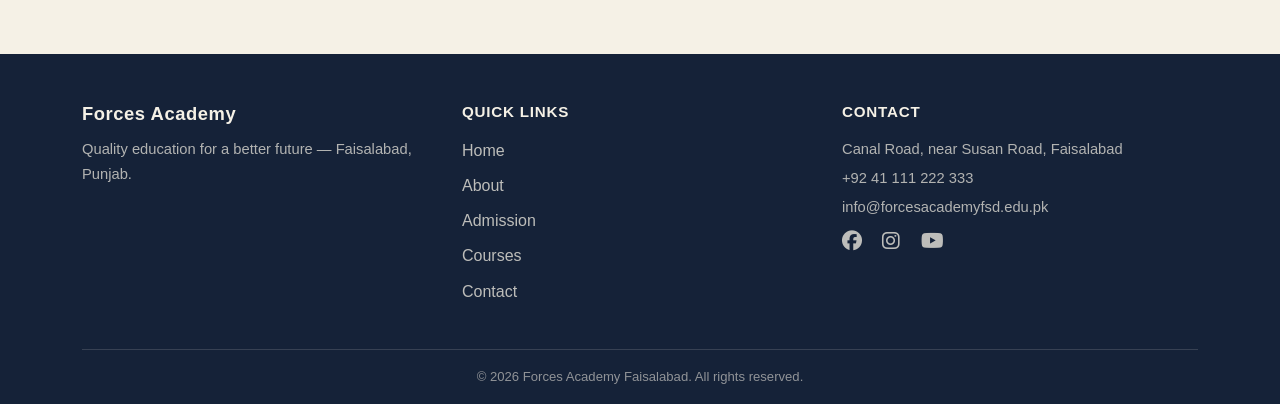
==== commit 76dcd270: "Initial commit: Forces Academy site with dark mode, animations, SEO" ====
--- a/about.html
+++ b/about.html
@@ -4,11 +4,22 @@
 <meta charset="UTF-8">
 <meta name="viewport" content="width=device-width, initial-scale=1.0">
 <title>About | Forces Academy Faisalabad</title>
+<meta name="description" content="Learn about Forces Academy Faisalabad — our mission, vision, leadership team, and why students across Punjab choose us for quality education and results.">
+<meta name="keywords" content="Forces Academy, Faisalabad academy, about Forces Academy, education Punjab">
+<link rel="canonical" href="about.html">
+<meta property="og:title" content="About | Forces Academy Faisalabad">
+<meta property="og:description" content="Our mission, vision, and leadership team at Forces Academy Faisalabad.">
+<meta property="og:type" content="website">
 <link href="https://cdnjs.cloudflare.com/ajax/libs/bootstrap/5.3.3/css/bootstrap.min.css" rel="stylesheet">
 <link href="https://cdnjs.cloudflare.com/ajax/libs/font-awesome/6.5.2/css/all.min.css" rel="stylesheet">
 <link rel="preconnect" href="https://fonts.googleapis.com">
 <link href="https://fonts.googleapis.com/css2?family=Oswald:wght@400;500;600;700&family=Source+Sans+3:wght@400;500;600;700&display=swap" rel="stylesheet">
 <link href="css/style.css" rel="stylesheet">
+<link rel="icon" type="image/svg+xml" href="favicon.svg">
+<link rel="alternate icon" href="favicon.ico">
+<link rel="apple-touch-icon" href="apple-touch-icon.png">
+<link href="css/animations.css" rel="stylesheet">
+<link href="css/dark-mode.css" rel="stylesheet">
 </head>
 <body>
 
@@ -27,6 +38,11 @@
         <li class="nav-item"><a class="nav-link" href="gallery.html">Gallery</a></li>
         <li class="nav-item"><a class="nav-link" href="result.html">Results</a></li>
         <li class="nav-item"><a class="nav-link" href="contact.html">Contact</a></li>
+        <li class="nav-item ms-lg-2">
+          <button id="themeToggle" class="theme-toggle" type="button" aria-label="Toggle dark mode">
+            <i class="fa-solid fa-moon"></i>
+          </button>
+        </li>
         <li class="nav-item ms-lg-2"><a class="btn btn-portal btn-sm" href="result.html"><i class="fa-solid fa-user-graduate"></i> Student Portal</a></li>
         <li class="nav-item ms-lg-2"><a class="btn btn-warning btn-sm" href="admission.html">Apply Now</a></li>
       </ul>
@@ -56,14 +72,14 @@
   </div>
   <div class="row g-4">
     <div class="col-md-6">
-      <div class="panel">
+      <div class="panel reveal">
         <div class="icon-box"><i class="fa-solid fa-bullseye"></i></div>
         <h3>Mission</h3>
         <p>To empower students with the knowledge, discipline, and confidence they need to succeed in examinations and in life beyond the classroom.</p>
       </div>
     </div>
     <div class="col-md-6">
-      <div class="panel">
+      <div class="panel reveal">
         <div class="icon-box"><i class="fa-solid fa-eye"></i></div>
         <h3>Vision</h3>
         <p>To be recognized across Faisalabad as the academy that sets the standard for academic excellence and character building.</p>
@@ -77,25 +93,25 @@
   </div>
   <div class="row g-4">
     <div class="col-6 col-md-3">
-      <div class="panel text-center">
+      <div class="panel text-center reveal">
         <div class="icon-box mx-auto"><i class="fa-solid fa-chalkboard-user"></i></div>
         <h4>Experienced Faculty</h4>
       </div>
     </div>
     <div class="col-6 col-md-3">
-      <div class="panel text-center">
+      <div class="panel text-center reveal">
         <div class="icon-box mx-auto"><i class="fa-solid fa-flask-vial"></i></div>
         <h4>Modern Labs</h4>
       </div>
     </div>
     <div class="col-6 col-md-3">
-      <div class="panel text-center">
+      <div class="panel text-center reveal">
         <div class="icon-box mx-auto"><i class="fa-solid fa-hand-holding-dollar"></i></div>
         <h4>Scholarships</h4>
       </div>
     </div>
     <div class="col-6 col-md-3">
-      <div class="panel text-center">
+      <div class="panel text-center reveal">
         <div class="icon-box mx-auto"><i class="fa-solid fa-compass"></i></div>
         <h4>Career Guidance</h4>
       </div>
@@ -108,25 +124,25 @@
   </div>
   <div class="row g-4 mb-5">
     <div class="col-6 col-md-3">
-      <div class="panel text-center">
+      <div class="panel text-center reveal">
         <div class="icon-box mx-auto"><i class="fa-solid fa-user-tie"></i></div>
         <h4>Principal</h4>
       </div>
     </div>
     <div class="col-6 col-md-3">
-      <div class="panel text-center">
+      <div class="panel text-center reveal">
         <div class="icon-box mx-auto"><i class="fa-solid fa-user-tie"></i></div>
         <h4>Vice Principal</h4>
       </div>
     </div>
     <div class="col-6 col-md-3">
-      <div class="panel text-center">
+      <div class="panel text-center reveal">
         <div class="icon-box mx-auto"><i class="fa-solid fa-user-tie"></i></div>
         <h4>Academic Coordinator</h4>
       </div>
     </div>
     <div class="col-6 col-md-3">
-      <div class="panel text-center">
+      <div class="panel text-center reveal">
         <div class="icon-box mx-auto"><i class="fa-solid fa-user-tie"></i></div>
         <h4>Admin Manager</h4>
       </div>
@@ -174,5 +190,6 @@
 
 <script src="https://cdnjs.cloudflare.com/ajax/libs/bootstrap/5.3.3/js/bootstrap.bundle.min.js"></script>
 <script src="js/main.js"></script>
+<script src="js/theme-toggle.js"></script>
 </body>
 </html>
--- a/css/style.css
+++ b/css/style.css
@@ -441,3 +441,94 @@
 
 /* ---------- Utility ---------- */
 .text-gold{ color:var(--gold) !important; }
+
+/* ==========================================================================
+   Theme toggle button
+   ========================================================================== */
+#themeToggle{
+  border:1px solid var(--gold);
+  background:transparent;
+  color:var(--gold);
+  width:38px; height:38px;
+  border-radius:50%;
+  display:inline-flex;
+  align-items:center;
+  justify-content:center;
+  padding:0;
+  transition:background-color .15s ease, color .15s ease, transform .15s ease;
+}
+#themeToggle:hover, #themeToggle:focus-visible{
+  background:var(--gold);
+  color:var(--navy);
+  transform:translateY(-1px);
+}
+
+/* ==========================================================================
+   Dark Mode
+   ========================================================================== */
+body.dark-mode{
+  --cream:#EDE9DC;
+  --paper:#1B2333;
+  --line:#2C3548;
+  --ink:#E7E4D9;
+  --muted:#B7B2A2;
+  background:#0F1622;
+}
+body.dark-mode .masthead,
+body.dark-mode .page-header,
+body.dark-mode #hero,
+body.dark-mode .stats-band,
+body.dark-mode footer{
+  background:#0A0E17;
+}
+body.dark-mode .panel,
+body.dark-mode .form-panel,
+body.dark-mode .info-card,
+body.dark-mode .table-wrap,
+body.dark-mode .filter-panel,
+body.dark-mode .photo-card{
+  background:var(--paper);
+  border-color:var(--line);
+}
+body.dark-mode .panel:hover{
+  box-shadow:0 10px 24px rgba(0,0,0,.35);
+}
+body.dark-mode table.results thead th,
+body.dark-mode table.fee-table thead th{
+  background:#0A0E17;
+}
+body.dark-mode table.results tbody tr:nth-child(even){
+  background:#171F2E;
+}
+body.dark-mode .form-control,
+body.dark-mode .form-select{
+  background:var(--paper);
+  color:var(--ink);
+  border-color:var(--line);
+}
+body.dark-mode .cta-band{
+  background:var(--gold-dark);
+}
+body.dark-mode .cta-band h2{ color:var(--navy); }
+
+/* ==========================================================================
+   Page Load Animations
+   ========================================================================== */
+@keyframes fadeIn{
+  from{ opacity:0; transform:translateY(-15px); }
+  to{ opacity:1; transform:translateY(0); }
+}
+@keyframes slideUp{
+  from{ opacity:0; transform:translateY(30px); }
+  to{ opacity:1; transform:translateY(0); }
+}
+
+#hero .eyebrow{ animation:fadeIn .7s ease forwards; }
+#hero h1{ animation:fadeIn .9s ease forwards; }
+#hero .lead{ animation:fadeIn 1.1s ease forwards; }
+#hero .d-flex.flex-wrap{ animation:fadeIn 1.3s ease forwards; }
+
+.stat-item{ opacity:0; }
+.stat-item.in-view{ animation:slideUp .6s ease forwards; }
+
+.course-card-animate{ opacity:0; animation:slideUp .6s ease forwards; }
--- a/css/animations.css
+++ b/css/animations.css
@@ -0,0 +1,94 @@
+/* ============================================================
+   Forces Academy — Page Load & Scroll Animations
+   Subtle, professional motion. All animations respect
+   prefers-reduced-motion (see bottom of file).
+   ============================================================ */
+
+/* ---------- Generic scroll-reveal (used on About/Admission/
+   Courses/Contact/Gallery/Results cards & panels) ---------- */
+@keyframes revealUp{
+  from{ opacity:0; transform:translateY(24px); }
+  to{ opacity:1; transform:translateY(0); }
+}
+.reveal{
+  opacity:0;
+  transform:translateY(24px);
+}
+.reveal.is-visible{
+  animation:revealUp .6s ease forwards;
+}
+
+/* ============================================================
+   Home page — Hero heading fade-in on load
+   ============================================================ */
+@keyframes heroFadeIn{
+  from{ opacity:0; transform:translateY(16px); }
+  to{ opacity:1; transform:translateY(0); }
+}
+.hero-fade-in{
+  opacity:0;
+  animation:heroFadeIn .9s ease-out forwards;
+}
+.hero-fade-in.hero-delay-1{ animation-delay:.15s; }
+.hero-fade-in.hero-delay-2{ animation-delay:.3s; }
+
+/* ============================================================
+   Home page — Stat cards slide up when scrolled into view
+   ============================================================ */
+@keyframes statSlideUp{
+  from{ opacity:0; transform:translateY(30px); }
+  to{ opacity:1; transform:translateY(0); }
+}
+.stat-item{
+  opacity:0;
+  transform:translateY(30px);
+}
+.stat-item.is-visible{
+  animation:statSlideUp .55s ease forwards;
+}
+
+/* ============================================================
+   Home page — Course cards appear one by one with a
+   slight stagger between each
+   ============================================================ */
+@keyframes courseAppear{
+  from{ opacity:0; transform:translateY(20px) scale(.98); }
+  to{ opacity:1; transform:translateY(0) scale(1); }
+}
+.course-card{
+  opacity:0;
+  transform:translateY(20px) scale(.98);
+}
+.course-card.is-visible{
+  animation:courseAppear .5s ease forwards;
+}
+.course-card.course-delay-1.is-visible{ animation-delay:0s; }
+.course-card.course-delay-2.is-visible{ animation-delay:.15s; }
+.course-card.course-delay-3.is-visible{ animation-delay:.3s; }
+
+/* ============================================================
+   Theme toggle icon micro-interaction
+   ============================================================ */
+@keyframes toggleSpin{
+  from{ transform:rotate(-20deg) scale(.8); opacity:.6; }
+  to{ transform:rotate(0) scale(1); opacity:1; }
+}
+.theme-toggle i{
+  display:inline-block;
+  animation:toggleSpin .3s ease;
+}
+
+/* ---------- Respect reduced-motion preference ---------- */
+@media (prefers-reduced-motion: reduce){
+  .reveal,
+  .hero-fade-in,
+  .stat-item,
+  .course-card{
+    opacity:1 !important;
+    transform:none !important;
+    animation:none !important;
+  }
+  .theme-toggle i{
+    animation:none !important;
+  }
+}
--- a/css/dark-mode.css
+++ b/css/dark-mode.css
@@ -0,0 +1,232 @@
+/* ============================================================
+   Forces Academy — Dark Mode + Page Animations
+   This file is additive only. It never edits css/style.css and
+   never changes any light-mode color — it only defines what
+   happens under the body.dark-mode selector, plus the toggle
+   button styling and scroll-reveal animation utility classes.
+   ============================================================ */
+
+/* ---------- Dark mode palette (scoped to body.dark-mode) ---------- */
+body.dark-mode{
+  --dm-bg:        #0d1420;
+  --dm-bg-alt:    #0a0f18;
+  --dm-surface:   #161f2e;
+  --dm-surface-2: #1c2739;
+  --dm-border:    #2b3a4d;
+  --dm-text:      #E9E6DA;
+  --dm-text-soft: #B7BECB;
+  --dm-gold:      #E0B45C;
+  --dm-navy:      #101827;
+}
+
+/* ---------- Base page ---------- */
+body.dark-mode{
+  background:var(--dm-bg) !important;
+  color:var(--dm-text) !important;
+}
+
+body.dark-mode h1,
+body.dark-mode h2,
+body.dark-mode h3,
+body.dark-mode h4,
+body.dark-mode h5,
+body.dark-mode h6{
+  color:var(--dm-text) !important;
+}
+
+body.dark-mode p,
+body.dark-mode li,
+body.dark-mode label,
+body.dark-mode .lead{
+  color:var(--dm-text-soft) !important;
+}
+
+body.dark-mode a{ color:var(--dm-gold); }
+
+/* ---------- Navbar ---------- */
+body.dark-mode .masthead{
+  background:var(--dm-bg-alt) !important;
+  border-bottom:1px solid var(--dm-border);
+}
+body.dark-mode .navbar-brand,
+body.dark-mode .nav-link{
+  color:var(--dm-text) !important;
+}
+body.dark-mode .nav-link.active,
+body.dark-mode .nav-link:hover{
+  color:var(--dm-gold) !important;
+}
+
+/* ---------- Hero / page headers / CTA bands ---------- */
+body.dark-mode #hero,
+body.dark-mode .page-header,
+body.dark-mode .cta-band{
+  background:var(--dm-navy) !important;
+}
+body.dark-mode .eyebrow{ color:var(--dm-gold) !important; }
+
+/* ---------- Section labels ---------- */
+body.dark-mode .section-label .num{
+  color:var(--dm-gold) !important;
+}
+body.dark-mode .section-label{
+  border-color:var(--dm-border) !important;
+}
+
+/* ---------- Panels / cards / info blocks ---------- */
+body.dark-mode .panel,
+body.dark-mode .info-card,
+body.dark-mode .form-panel,
+body.dark-mode .filter-panel,
+body.dark-mode .table-wrap,
+body.dark-mode .table-responsive,
+body.dark-mode .map-wrap,
+body.dark-mode .photo-card,
+body.dark-mode .testimonial-card{
+  background:var(--dm-surface) !important;
+  border-color:var(--dm-border) !important;
+  color:var(--dm-text-soft) !important;
+}
+body.dark-mode .icon-box{
+  color:var(--dm-gold) !important;
+}
+body.dark-mode .panel h3,
+body.dark-mode .panel h4,
+body.dark-mode .info-card h4{
+  color:var(--dm-text) !important;
+}
+
+/* ---------- Stats band ---------- */
+body.dark-mode .stats-band{
+  background:var(--dm-navy) !important;
+}
+body.dark-mode .stat-number{
+  color:var(--dm-gold) !important;
+}
+body.dark-mode .stat-label{
+  color:var(--dm-text-soft) !important;
+}
+
+/* ---------- Buttons ---------- */
+body.dark-mode .btn-gold{
+  background:var(--dm-gold) !important;
+  border-color:var(--dm-gold) !important;
+  color:#1a1406 !important;
+}
+body.dark-mode .btn-portal,
+body.dark-mode .btn-outline-cream{
+  color:var(--dm-text) !important;
+  border-color:var(--dm-text) !important;
+}
+
+/* ---------- Forms ---------- */
+body.dark-mode .form-control,
+body.dark-mode .form-select{
+  background:var(--dm-surface-2) !important;
+  border-color:var(--dm-border) !important;
+  color:var(--dm-text) !important;
+}
+body.dark-mode .form-control::placeholder{
+  color:var(--dm-text-soft);
+}
+body.dark-mode .form-control:focus,
+body.dark-mode .form-select:focus{
+  border-color:var(--dm-gold) !important;
+  box-shadow:0 0 0 .15rem rgba(224,180,92,.25) !important;
+}
+body.dark-mode #formSuccess{
+  background:rgba(224,180,92,.12) !important;
+  color:var(--dm-gold) !important;
+  border-color:var(--dm-gold) !important;
+}
+
+/* ---------- Tables ---------- */
+body.dark-mode table thead th{
+  background:var(--dm-navy) !important;
+  color:var(--dm-gold) !important;
+}
+body.dark-mode table tbody td{
+  border-color:var(--dm-border) !important;
+  color:var(--dm-text-soft) !important;
+}
+body.dark-mode table.results tbody tr:nth-child(even){
+  background:var(--dm-surface-2) !important;
+}
+body.dark-mode .grade-pill{
+  border-color:var(--dm-text-soft) !important;
+  color:var(--dm-text) !important;
+}
+body.dark-mode .admin-note{
+  background:var(--dm-surface-2) !important;
+  border-color:var(--dm-gold) !important;
+  color:var(--dm-text-soft) !important;
+}
+body.dark-mode .admin-note strong{ color:var(--dm-gold) !important; }
+
+/* ---------- Gallery filter buttons ---------- */
+body.dark-mode .cat-btn{
+  border-color:var(--dm-border) !important;
+  color:var(--dm-text-soft) !important;
+}
+body.dark-mode .cat-btn.active{
+  background:var(--dm-gold) !important;
+  color:#1a1406 !important;
+  border-color:var(--dm-gold) !important;
+}
+
+/* ---------- Social links ---------- */
+body.dark-mode .social-link{
+  border-color:var(--dm-border) !important;
+  color:var(--dm-text) !important;
+}
+body.dark-mode .social-link:hover{
+  background:var(--dm-gold) !important;
+  color:#1a1406 !important;
+}
+
+/* ---------- Footer ---------- */
+body.dark-mode footer{
+  background:var(--dm-bg-alt) !important;
+  color:var(--dm-text-soft) !important;
+  border-top:1px solid var(--dm-border);
+}
+body.dark-mode footer a{ color:var(--dm-text-soft) !important; }
+body.dark-mode footer a:hover{ color:var(--dm-gold) !important; }
+body.dark-mode .footer-bottom{
+  border-color:var(--dm-border) !important;
+  color:var(--dm-text-soft) !important;
+}
+
+/* ---------- Back-to-top ---------- */
+body.dark-mode #backToTop{
+  background:var(--dm-gold) !important;
+  color:#1a1406 !important;
+}
+
+/* ============================================================
+   Theme Toggle Button
+   ============================================================ */
+.theme-toggle{
+  width:38px;
+  height:38px;
+  border-radius:50%;
+  border:1px solid rgba(255,255,255,.35);
+  background:transparent;
+  color:inherit;
+  display:inline-flex;
+  align-items:center;
+  justify-content:center;
+  cursor:pointer;
+  font-size:.95rem;
+  transition:background .15s ease, transform .15s ease;
+}
+.theme-toggle:hover{
+  background:rgba(255,255,255,.12);
+  transform:rotate(15deg);
+}
+body.dark-mode .theme-toggle{
+  border-color:var(--dm-gold);
+  color:var(--dm-gold);
+}
+
+/* Page-load and scroll animations now live in css/animations.css */
